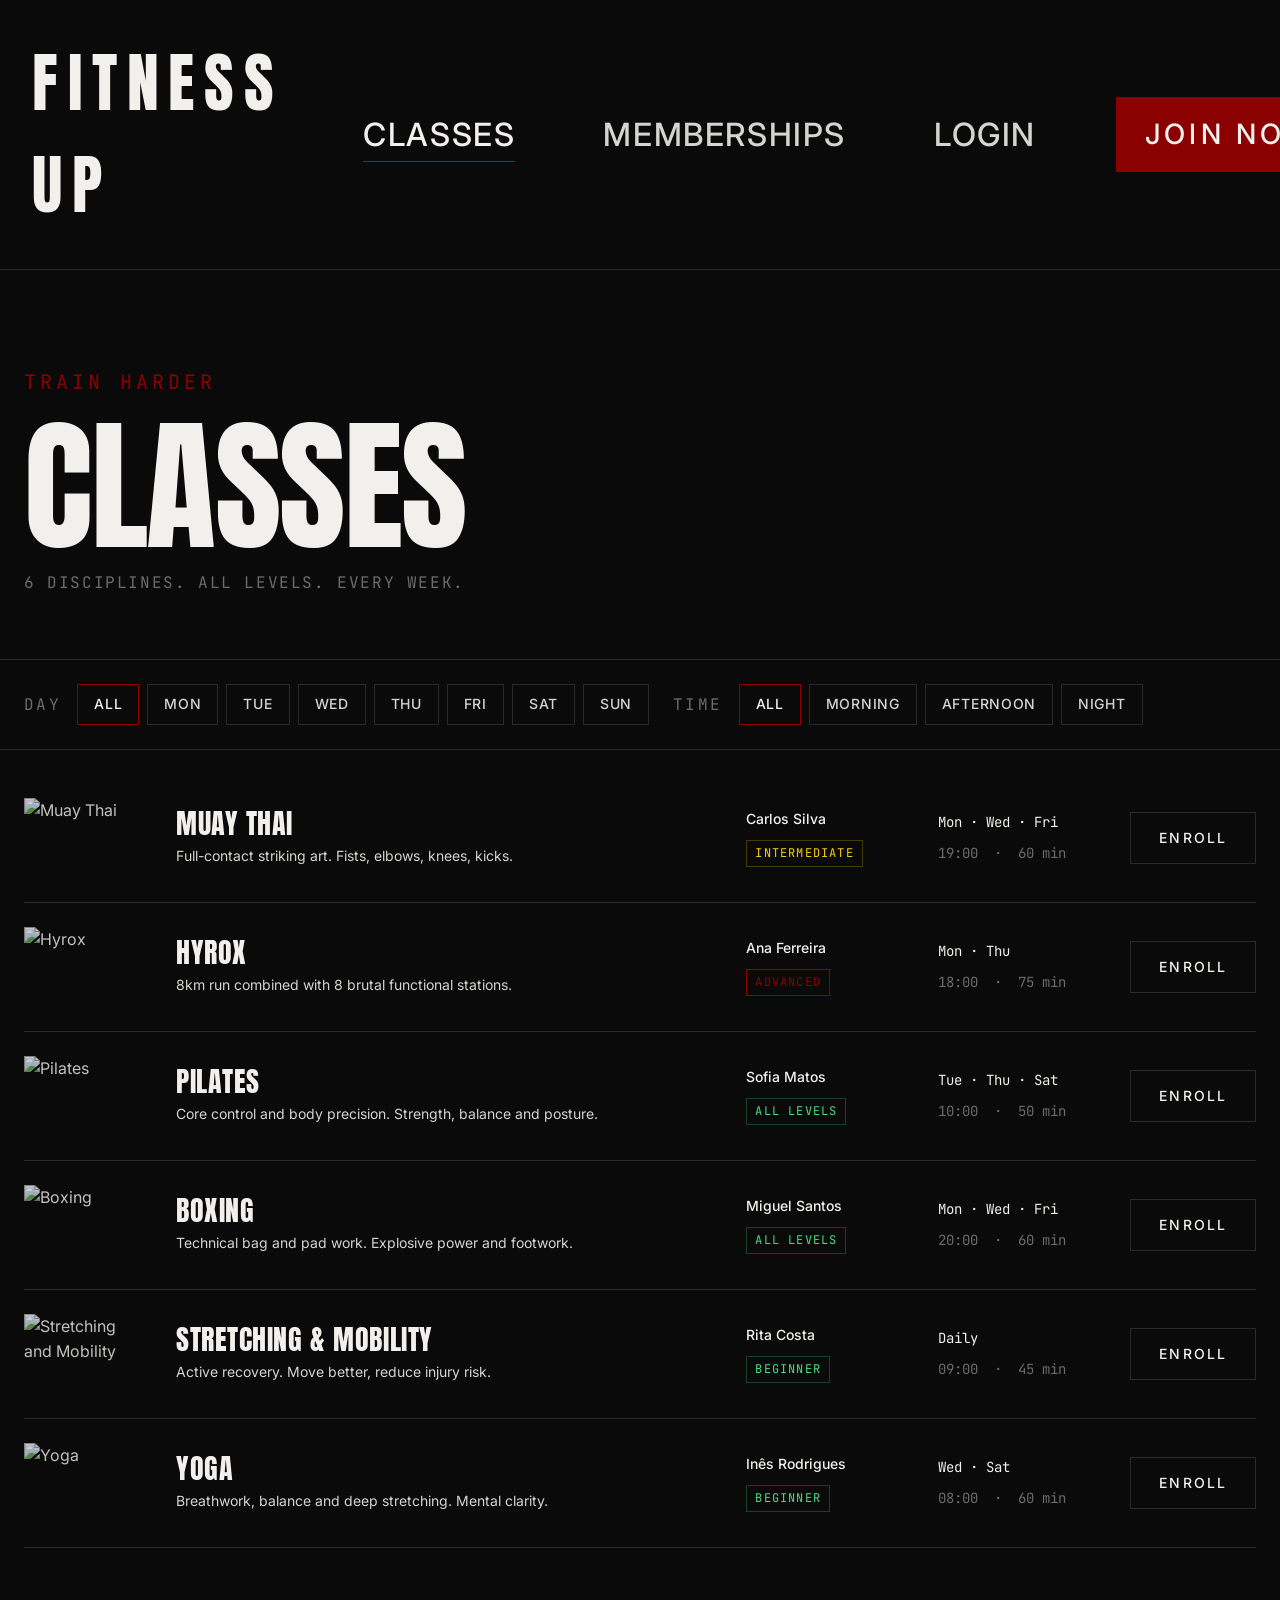
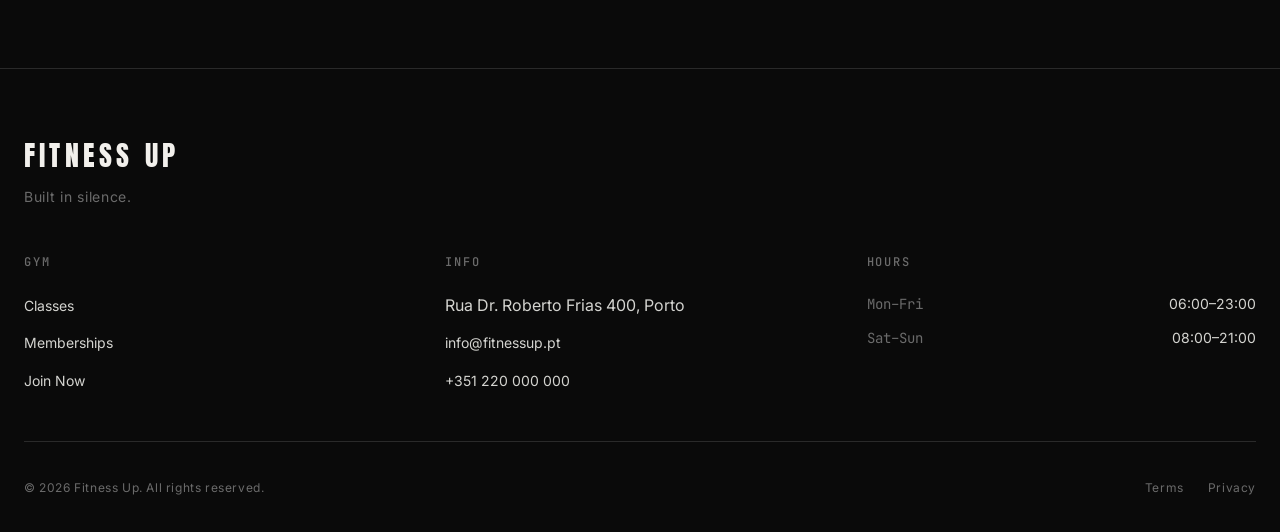
==== classes.html @ 6f3e16ff "classes" ====
<!DOCTYPE html>
<html lang="en">

<head>
    <meta charset="UTF-8">
    <meta name="viewport" content="width=device-width, initial-scale=1.0">
    <meta name="description" content="Fitness Up — Classes. Choose your discipline.">
    <title>Classes — Fitness Up</title>
    <link rel="preconnect" href="https://fonts.googleapis.com">
    <link rel="preconnect" href="https://fonts.gstatic.com" crossorigin>
    <link rel="stylesheet"
        href="https://fonts.googleapis.com/css2?family=Anton&family=Inter:wght@300;400;500;700&family=JetBrains+Mono:ital,wght@0,100..900&display=swap">
    <link rel="stylesheet" href="css/main.css">
    <link rel="stylesheet" href="css/pages/classes.css">
</head>

<body>

    <!-- SITE HEADER -->
    <header class="site-header">
        <div class="site-header__inner">
            <a href="index.html" class="brand" aria-label="Fitness Up — home">
                <span class="brand__mark">FITNESS UP</span>
            </a>
            <nav class="primary-nav" aria-label="Primary">
                <ul class="primary-nav__list">
                    <li><a href="classes.html" class="primary-nav__link" aria-current="page">Classes</a></li>
                    <li><a href="index.html#memberships" class="primary-nav__link">Memberships</a></li>
                    <li><a href="login.html" class="primary-nav__link">Login</a></li>
                </ul>
            </nav>
            <a href="index.html#enroll" class="button button--primary">Join Now</a>
        </div>
    </header>

    <main>

        <!-- PAGE HERO -->
        <section class="page-hero">
            <p class="eyebrow">Train harder</p>
            <h1 class="page-hero__title">Classes</h1>
            <p class="page-hero__sub">6 disciplines. All levels. Every week.</p>
        </section>

        <!-- FILTERS -->
        <section class="filters" aria-label="Filter classes">
            <div class="filters__inner">
                <div class="filters__group">
                    <span class="filters__label">Day</span>
                    <div class="filters__buttons">
                        <button class="filter-btn filter-btn--active" type="button">All</button>
                        <button class="filter-btn" type="button">Mon</button>
                        <button class="filter-btn" type="button">Tue</button>
                        <button class="filter-btn" type="button">Wed</button>
                        <button class="filter-btn" type="button">Thu</button>
                        <button class="filter-btn" type="button">Fri</button>
                        <button class="filter-btn" type="button">Sat</button>
                        <button class="filter-btn" type="button">Sun</button>
                    </div>
                </div>
                <div class="filters__group">
                    <span class="filters__label">Time</span>
                    <div class="filters__buttons">
                        <button class="filter-btn filter-btn--active" type="button">All</button>
                        <button class="filter-btn" type="button">Morning</button>
                        <button class="filter-btn" type="button">Afternoon</button>
                        <button class="filter-btn" type="button">Night</button>
                    </div>
                </div>
            </div>
        </section>

        <!-- CLASS LIST -->
        <section class="class-list" aria-label="All classes">
            <div class="class-list__rows">

                <article class="crow">
                    <figure class="crow__media">
                        <img src="assets/images/classes/muay_thai.jpg" alt="Muay Thai" class="crow__image" loading="lazy">
                    </figure>
                    <div class="crow__info">
                        <h2 class="crow__name">Muay Thai</h2>
                        <p class="crow__desc">Full-contact striking art. Fists, elbows, knees, kicks.</p>
                    </div>
                    <div class="crow__meta">
                        <p class="crow__instructor">Carlos Silva</p>
                        <p class="crow__difficulty crow__difficulty--mid">Intermediate</p>
                    </div>
                    <div class="crow__schedule">
                        <p class="crow__days">Mon · Wed · Fri</p>
                        <p class="crow__time">19:00 &nbsp;·&nbsp; 60 min</p>
                    </div>
                    <a href="index.html#enroll" class="button button--ghost">Enroll</a>
                </article>

                <article class="crow">
                    <figure class="crow__media">
                        <img src="assets/images/classes/hyrox.jpg" alt="Hyrox" class="crow__image" loading="lazy">
                    </figure>
                    <div class="crow__info">
                        <h2 class="crow__name">Hyrox</h2>
                        <p class="crow__desc">8km run combined with 8 brutal functional stations.</p>
                    </div>
                    <div class="crow__meta">
                        <p class="crow__instructor">Ana Ferreira</p>
                        <p class="crow__difficulty crow__difficulty--hard">Advanced</p>
                    </div>
                    <div class="crow__schedule">
                        <p class="crow__days">Mon · Thu</p>
                        <p class="crow__time">18:00 &nbsp;·&nbsp; 75 min</p>
                    </div>
                    <a href="index.html#enroll" class="button button--ghost">Enroll</a>
                </article>

                <article class="crow">
                    <figure class="crow__media">
                        <img src="assets/images/classes/pilates.jpg" alt="Pilates" class="crow__image" loading="lazy">
                    </figure>
                    <div class="crow__info">
                        <h2 class="crow__name">Pilates</h2>
                        <p class="crow__desc">Core control and body precision. Strength, balance and posture.</p>
                    </div>
                    <div class="crow__meta">
                        <p class="crow__instructor">Sofia Matos</p>
                        <p class="crow__difficulty crow__difficulty--easy">All levels</p>
                    </div>
                    <div class="crow__schedule">
                        <p class="crow__days">Tue · Thu · Sat</p>
                        <p class="crow__time">10:00 &nbsp;·&nbsp; 50 min</p>
                    </div>
                    <a href="index.html#enroll" class="button button--ghost">Enroll</a>
                </article>

                <article class="crow">
                    <figure class="crow__media">
                        <img src="assets/images/classes/boxing.jpg" alt="Boxing" class="crow__image" loading="lazy">
                    </figure>
                    <div class="crow__info">
                        <h2 class="crow__name">Boxing</h2>
                        <p class="crow__desc">Technical bag and pad work. Explosive power and footwork.</p>
                    </div>
                    <div class="crow__meta">
                        <p class="crow__instructor">Miguel Santos</p>
                        <p class="crow__difficulty crow__difficulty--easy">All levels</p>
                    </div>
                    <div class="crow__schedule">
                        <p class="crow__days">Mon · Wed · Fri</p>
                        <p class="crow__time">20:00 &nbsp;·&nbsp; 60 min</p>
                    </div>
                    <a href="index.html#enroll" class="button button--ghost">Enroll</a>
                </article>

                <article class="crow">
                    <figure class="crow__media">
                        <img src="assets/images/classes/stretching.jpg" alt="Stretching and Mobility" class="crow__image" loading="lazy">
                    </figure>
                    <div class="crow__info">
                        <h2 class="crow__name">Stretching &amp; Mobility</h2>
                        <p class="crow__desc">Active recovery. Move better, reduce injury risk.</p>
                    </div>
                    <div class="crow__meta">
                        <p class="crow__instructor">Rita Costa</p>
                        <p class="crow__difficulty crow__difficulty--easy">Beginner</p>
                    </div>
                    <div class="crow__schedule">
                        <p class="crow__days">Daily</p>
                        <p class="crow__time">09:00 &nbsp;·&nbsp; 45 min</p>
                    </div>
                    <a href="index.html#enroll" class="button button--ghost">Enroll</a>
                </article>

                <article class="crow">
                    <figure class="crow__media">
                        <img src="assets/images/classes/yoga.jpg" alt="Yoga" class="crow__image" loading="lazy">
                    </figure>
                    <div class="crow__info">
                        <h2 class="crow__name">Yoga</h2>
                        <p class="crow__desc">Breathwork, balance and deep stretching. Mental clarity.</p>
                    </div>
                    <div class="crow__meta">
                        <p class="crow__instructor">Inês Rodrigues</p>
                        <p class="crow__difficulty crow__difficulty--easy">Beginner</p>
                    </div>
                    <div class="crow__schedule">
                        <p class="crow__days">Wed · Sat</p>
                        <p class="crow__time">08:00 &nbsp;·&nbsp; 60 min</p>
                    </div>
                    <a href="index.html#enroll" class="button button--ghost">Enroll</a>
                </article>

            </div>
        </section>

    </main>

    <!-- FOOTER -->
    <footer class="site-footer">
        <div class="site-footer__inner">

            <div class="site-footer__brand">
                <p class="brand__mark brand__mark--footer">FITNESS UP</p>
                <p class="site-footer__tagline">Built in silence.</p>
            </div>

            <nav class="site-footer__nav" aria-label="Footer">
                <div class="site-footer__col">
                    <h2 class="site-footer__heading">Gym</h2>
                    <ul>
                        <li><a href="classes.html">Classes</a></li>
                        <li><a href="index.html#memberships">Memberships</a></li>
                        <li><a href="index.html#enroll">Join Now</a></li>
                    </ul>
                </div>
                <div class="site-footer__col">
                    <h2 class="site-footer__heading">Info</h2>
                    <address class="site-footer__contact">
                        <p>Rua Dr. Roberto Frias 400, Porto</p>
                        <p><a href="mailto:info@fitnessup.pt">info@fitnessup.pt</a></p>
                        <p><a href="tel:+351220000000">+351 220 000 000</a></p>
                    </address>
                </div>
                <div class="site-footer__col">
                    <h2 class="site-footer__heading">Hours</h2>
                    <dl class="hours">
                        <div>
                            <dt>Mon–Fri</dt>
                            <dd><time>06:00</time>–<time>23:00</time></dd>
                        </div>
                        <div>
                            <dt>Sat–Sun</dt>
                            <dd><time>08:00</time>–<time>21:00</time></dd>
                        </div>
                    </dl>
                </div>
            </nav>

            <div class="site-footer__base">
                <p class="site-footer__copy">© 2026 Fitness Up. All rights reserved.</p>
                <ul class="site-footer__legal">
                    <li><a href="#">Terms</a></li>
                    <li><a href="#">Privacy</a></li>
                </ul>
            </div>

        </div>
    </footer>

</body>

</html>
---- css/main.css ----
/* ==========================================================================
   MAIN
   Entry point for all styles.
   Defines cascade layer order and imports every stylesheet in sequence.
   ========================================================================== */

@layer reset, tokens, base, components, pages;

/* --- Base: foundational rules ----------------------------------------- */
@import url("base/reset.css")      layer(reset);
@import url("base/tokens.css")     layer(tokens);
@import url("base/typography.css") layer(base);

/* --- Components: reusable building blocks ----------------------------- */
@import url("components/nav.css")    layer(components);
@import url("components/button.css") layer(components);
@import url("components/card.css")   layer(components);
@import url("components/footer.css") layer(components);

/* --- Pages: page-specific styles -------------------------------------- */
@import url("pages/home.css") layer(pages);
---- css/pages/classes.css ----
/* ==========================================================================
   CLASSES PAGE
   ========================================================================== */

/* --- Page hero ---------------------------------------------------------- */
.page-hero {
    padding: 6rem var(--gutter) 4rem;
    max-width: var(--content-max);
    margin: 0 auto;
    border-bottom: var(--border-width) solid var(--border-subtle);
}

.page-hero__title {
    font-family: var(--font-display);
    font-size: clamp(4rem, 12vw, 9rem);
    text-transform: uppercase;
    color: var(--text-primary);
    line-height: 1;
    letter-spacing: -0.01em;
    margin-bottom: var(--space-3);
}

.page-hero__sub {
    font-family: var(--font-mono);
    font-size: var(--text-base);
    color: var(--text-muted);
    letter-spacing: 0.1em;
    text-transform: uppercase;
}

/* --- Filters ------------------------------------------------------------ */
.filters {
    border-bottom: var(--border-width) solid var(--border-subtle);
    padding: var(--space-6) var(--gutter);
    max-width: var(--content-max);
    margin: 0 auto;
}

.filters__inner {
    display: flex;
    flex-wrap: wrap;
    gap: var(--space-6);
}

.filters__group {
    display: flex;
    align-items: center;
    gap: var(--space-4);
    flex-wrap: wrap;
}

.filters__label {
    font-family: var(--font-mono);
    font-size: var(--text-base);
    text-transform: uppercase;
    letter-spacing: 0.15em;
    color: var(--text-muted);
    white-space: nowrap;
}

.filters__buttons {
    display: flex;
    flex-wrap: wrap;
    gap: var(--space-2);
}

.filter-btn {
    font-family: var(--font-body);
    font-size: var(--text-sm);
    font-weight: 500;
    letter-spacing: 0.05em;
    text-transform: uppercase;
    color: var(--text-secondary);
    background: none;
    border: var(--border-width) solid var(--border-subtle);
    padding: var(--space-2) var(--space-4);
    cursor: pointer;
    transition: border-color var(--duration-fast) var(--ease-out),
                color var(--duration-fast) var(--ease-out);
}

.filter-btn:hover {
    border-color: var(--border-strong);
    color: var(--text-primary);
}

.filter-btn--active {
    border-color: var(--accent);
    color: var(--text-primary);
}

/* --- Class rows --------------------------------------------------------- */
.class-list {
    padding: var(--space-6) var(--gutter);
    max-width: var(--content-max);
    margin: 0 auto;
}

.class-list__rows {
    display: flex;
    flex-direction: column;
}

.crow {
    display: grid;
    grid-template-columns: 120px 1fr 160px 160px auto;
    align-items: center;
    gap: var(--space-8);
    padding: var(--space-6) 0;
    border-bottom: var(--border-width) solid var(--border-subtle);
    transition: background-color var(--duration-fast) var(--ease-out);
}

.crow:hover {
    background-color: var(--bg-surface);
    padding-left: var(--space-4);
    padding-right: var(--space-4);
    margin-left: calc(-1 * var(--space-4));
    margin-right: calc(-1 * var(--space-4));
}

/* --- Thumbnail ---------------------------------------------------------- */
.crow__media {
    width: 120px;
    height: 80px;
    overflow: hidden;
    flex-shrink: 0;
}

.crow__image {
    width: 100%;
    height: 100%;
    object-fit: cover;
    filter: brightness(0.8) grayscale(20%);
    display: block;
}

/* --- Name + description ------------------------------------------------- */
.crow__name {
    font-family: var(--font-display);
    font-size: var(--text-xl);
    text-transform: uppercase;
    color: var(--text-primary);
    letter-spacing: 0.02em;
    line-height: 1;
    margin-bottom: var(--space-2);
}

.crow__desc {
    font-family: var(--font-body);
    font-size: var(--text-sm);
    color: var(--text-secondary);
    line-height: var(--leading-normal);
}

/* --- Instructor + difficulty -------------------------------------------- */
.crow__instructor {
    font-family: var(--font-body);
    font-size: var(--text-sm);
    font-weight: 500;
    color: var(--text-primary);
    margin-bottom: var(--space-2);
}

.crow__difficulty {
    font-family: var(--font-mono);
    font-size: var(--text-xs);
    text-transform: uppercase;
    letter-spacing: 0.1em;
    padding: 0.2rem var(--space-2);
    display: inline-block;
}

.crow__difficulty--easy {
    color: #4ade80;
    border: var(--border-width) solid #4ade8040;
}

.crow__difficulty--mid {
    color: #facc15;
    border: var(--border-width) solid #facc1540;
}

.crow__difficulty--hard {
    color: var(--accent);
    border: var(--border-width) solid var(--accent);
}

/* --- Schedule ----------------------------------------------------------- */
.crow__days {
    font-family: var(--font-mono);
    font-size: var(--text-sm);
    color: var(--text-primary);
    margin-bottom: var(--space-2);
}

.crow__time {
    font-family: var(--font-mono);
    font-size: var(--text-sm);
    color: var(--text-muted);
}

/* --- Mobile ------------------------------------------------------------ */
@media (max-width: 47.9rem) {
    .crow {
        grid-template-columns: 1fr;
        gap: var(--space-3);
    }

    .crow__media {
        width: 100%;
        height: 160px;
    }

    .filters__inner {
        flex-direction: column;
    }
}
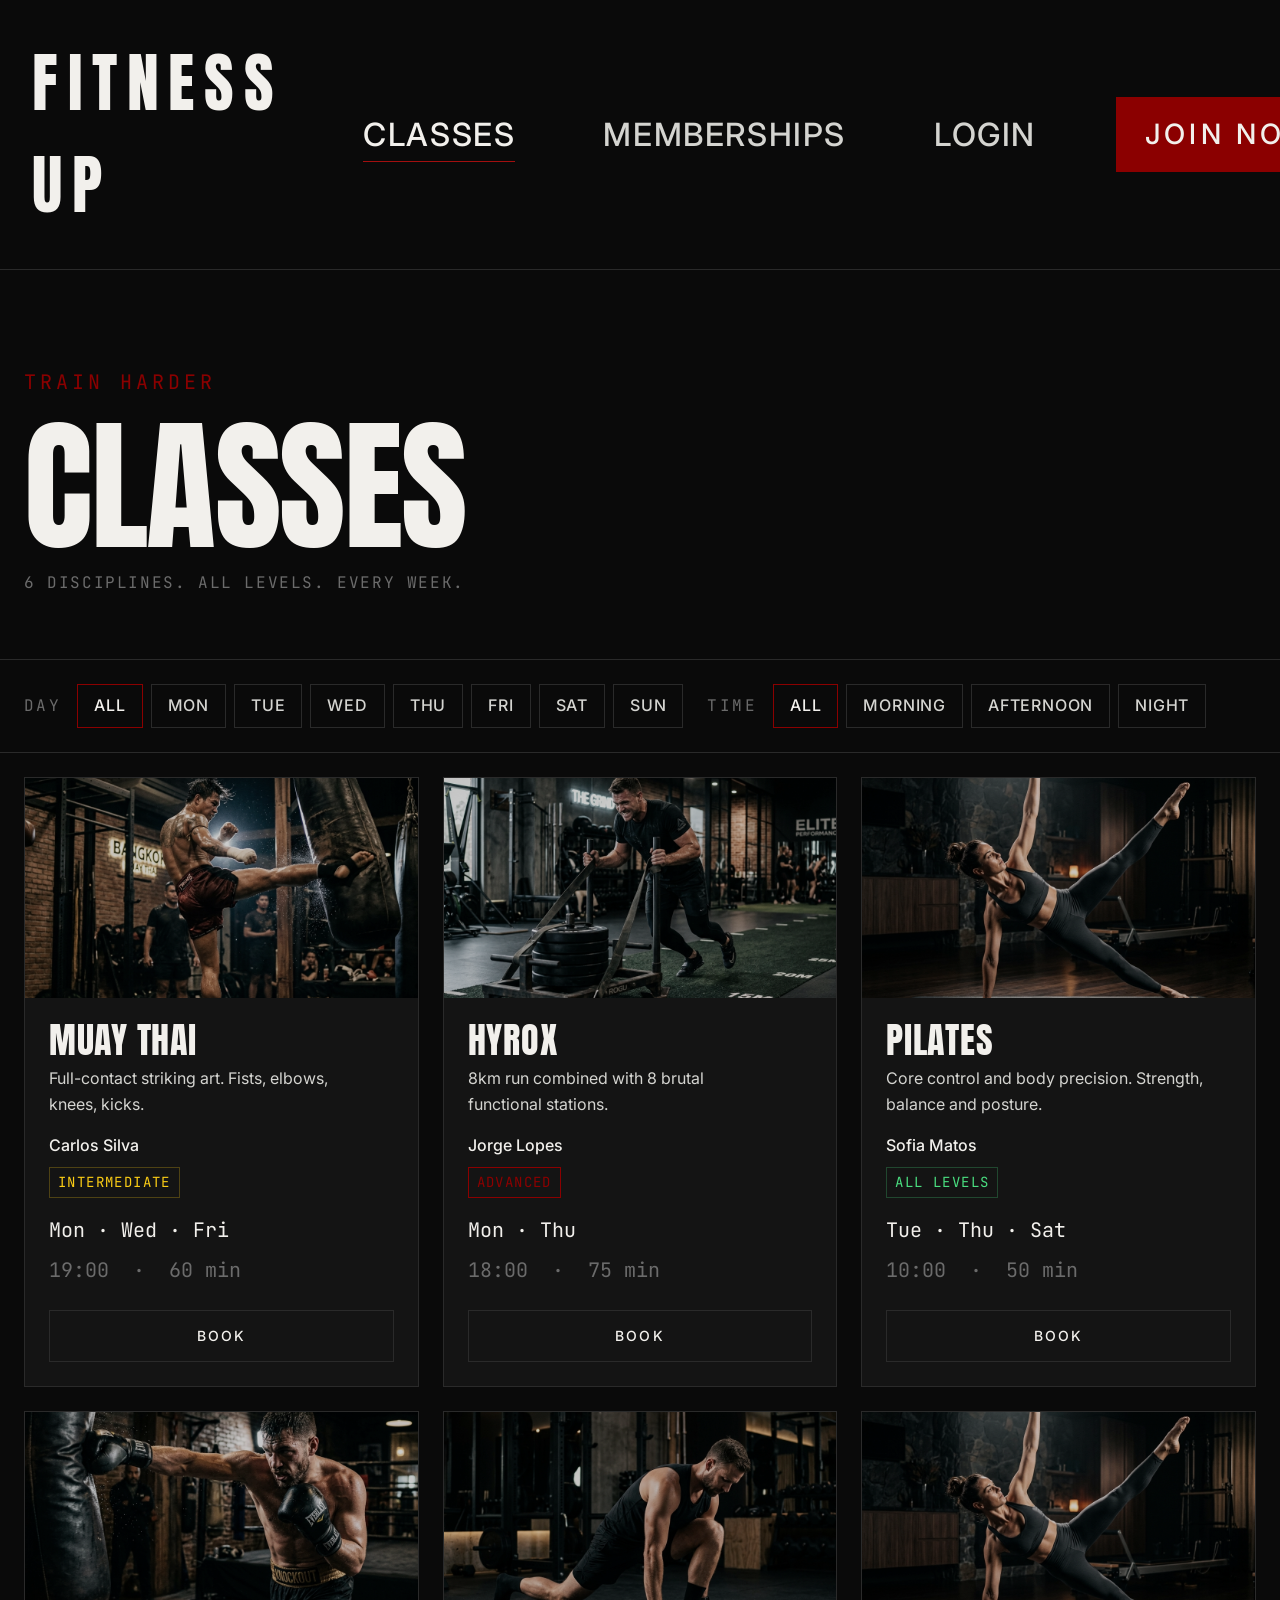
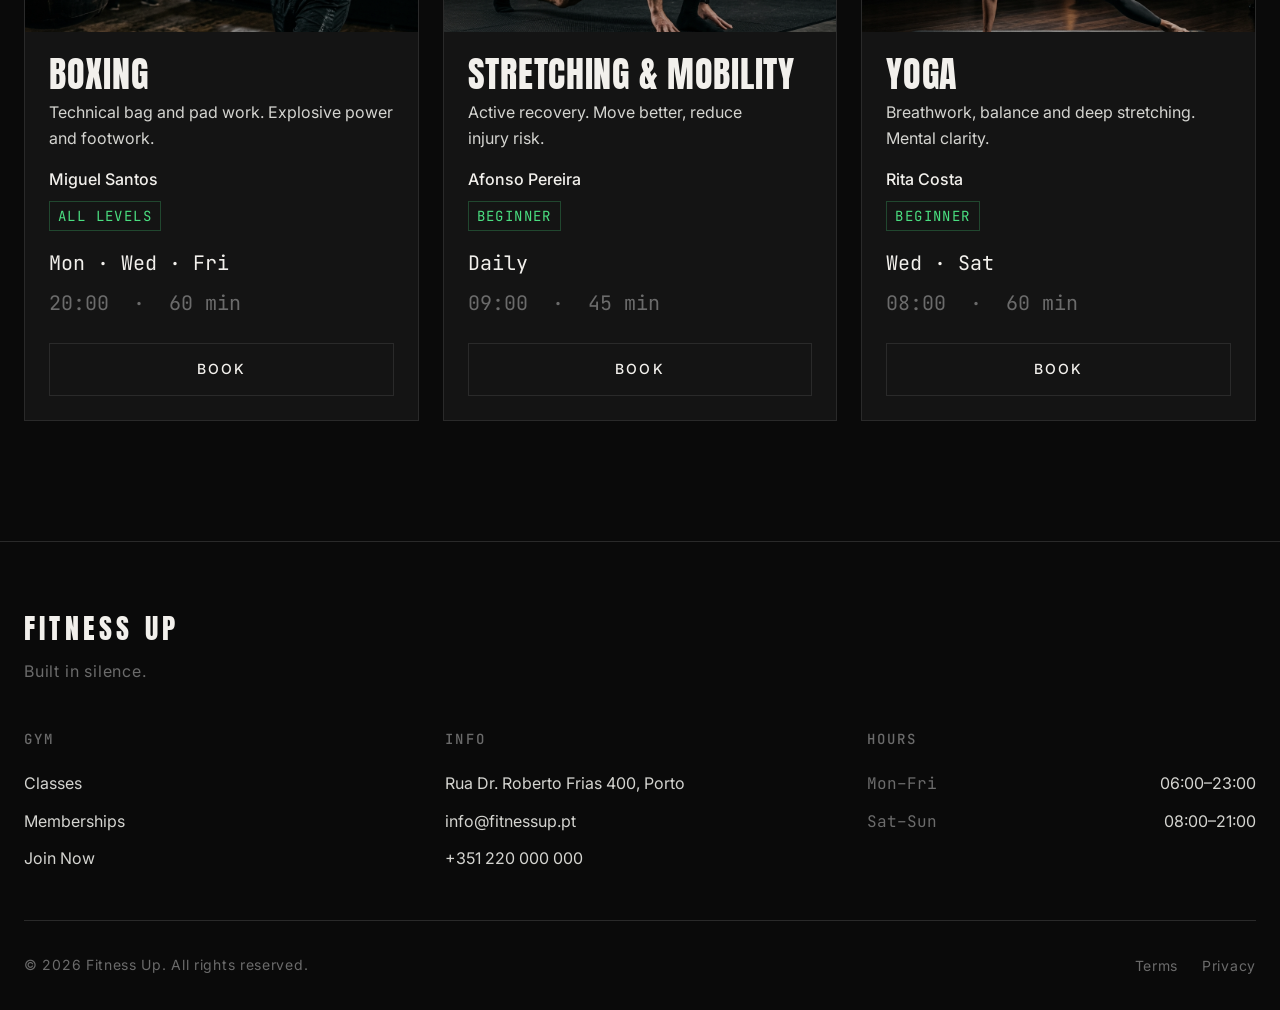
==== commit fc5f4728: "classes layout improvement" ====
--- a/classes.html
+++ b/classes.html
@@ -90,7 +90,7 @@
                         <p class="crow__days">Mon · Wed · Fri</p>
                         <p class="crow__time">19:00 &nbsp;·&nbsp; 60 min</p>
                     </div>
-                    <a href="index.html#enroll" class="button button--ghost">Enroll</a>
+                    <a href="index.html#enroll" class="button button--ghost">Book</a>
                 </article>
 
                 <article class="crow">
@@ -102,14 +102,14 @@
                         <p class="crow__desc">8km run combined with 8 brutal functional stations.</p>
                     </div>
                     <div class="crow__meta">
-                        <p class="crow__instructor">Ana Ferreira</p>
+                        <p class="crow__instructor">Jorge Lopes</p>
                         <p class="crow__difficulty crow__difficulty--hard">Advanced</p>
                     </div>
                     <div class="crow__schedule">
                         <p class="crow__days">Mon · Thu</p>
                         <p class="crow__time">18:00 &nbsp;·&nbsp; 75 min</p>
                     </div>
-                    <a href="index.html#enroll" class="button button--ghost">Enroll</a>
+                    <a href="index.html#enroll" class="button button--ghost">Book</a>
                 </article>
 
                 <article class="crow">
@@ -128,7 +128,7 @@
                         <p class="crow__days">Tue · Thu · Sat</p>
                         <p class="crow__time">10:00 &nbsp;·&nbsp; 50 min</p>
                     </div>
-                    <a href="index.html#enroll" class="button button--ghost">Enroll</a>
+                    <a href="index.html#enroll" class="button button--ghost">Book</a>
                 </article>
 
                 <article class="crow">
@@ -147,7 +147,7 @@
                         <p class="crow__days">Mon · Wed · Fri</p>
                         <p class="crow__time">20:00 &nbsp;·&nbsp; 60 min</p>
                     </div>
-                    <a href="index.html#enroll" class="button button--ghost">Enroll</a>
+                    <a href="index.html#enroll" class="button button--ghost">Book</a>
                 </article>
 
                 <article class="crow">
@@ -159,33 +159,33 @@
                         <p class="crow__desc">Active recovery. Move better, reduce injury risk.</p>
                     </div>
                     <div class="crow__meta">
+                        <p class="crow__instructor">Afonso Pereira</p>
+                        <p class="crow__difficulty crow__difficulty--easy">Beginner</p>
+                    </div>
+                    <div class="crow__schedule">
+                        <p class="crow__days">Daily</p>
+                        <p class="crow__time">09:00 &nbsp;·&nbsp; 45 min</p>
+                    </div>
+                    <a href="index.html#enroll" class="button button--ghost">Book</a>
+                </article>
+
+                <article class="crow">
+                    <figure class="crow__media">
+                        <img src="assets/images/classes/yoga.jpg" alt="Yoga" class="crow__image" loading="lazy">
+                    </figure>
+                    <div class="crow__info">
+                        <h2 class="crow__name">Yoga</h2>
+                        <p class="crow__desc">Breathwork, balance and deep stretching. Mental clarity.</p>
+                    </div>
+                    <div class="crow__meta">
                         <p class="crow__instructor">Rita Costa</p>
                         <p class="crow__difficulty crow__difficulty--easy">Beginner</p>
                     </div>
                     <div class="crow__schedule">
-                        <p class="crow__days">Daily</p>
-                        <p class="crow__time">09:00 &nbsp;·&nbsp; 45 min</p>
-                    </div>
-                    <a href="index.html#enroll" class="button button--ghost">Enroll</a>
-                </article>
-
-                <article class="crow">
-                    <figure class="crow__media">
-                        <img src="assets/images/classes/yoga.jpg" alt="Yoga" class="crow__image" loading="lazy">
-                    </figure>
-                    <div class="crow__info">
-                        <h2 class="crow__name">Yoga</h2>
-                        <p class="crow__desc">Breathwork, balance and deep stretching. Mental clarity.</p>
-                    </div>
-                    <div class="crow__meta">
-                        <p class="crow__instructor">Inês Rodrigues</p>
-                        <p class="crow__difficulty crow__difficulty--easy">Beginner</p>
-                    </div>
-                    <div class="crow__schedule">
                         <p class="crow__days">Wed · Sat</p>
                         <p class="crow__time">08:00 &nbsp;·&nbsp; 60 min</p>
                     </div>
-                    <a href="index.html#enroll" class="button button--ghost">Enroll</a>
+                    <a href="index.html#enroll" class="button button--ghost">Book</a>
                 </article>
 
             </div>
--- a/css/main.css
+++ b/css/main.css
@@ -16,6 +16,8 @@
 @import url("components/button.css") layer(components);
 @import url("components/card.css")   layer(components);
 @import url("components/footer.css") layer(components);
+@import url("components/form.css")   layer(components);
 
 /* --- Pages: page-specific styles -------------------------------------- */
-@import url("pages/home.css") layer(pages);+@import url("pages/home.css") layer(pages);
+@import url("pages/auth.css") layer(pages);
--- a/css/pages/classes.css
+++ b/css/pages/classes.css
@@ -4,20 +4,20 @@
 
 /* --- Page hero ---------------------------------------------------------- */
 .page-hero {
-    padding: 6rem var(--gutter) 4rem;
+    padding: 6rem 1.5rem 4rem;
     max-width: var(--content-max);
     margin: 0 auto;
-    border-bottom: var(--border-width) solid var(--border-subtle);
+    border-bottom: 1px solid var(--border);
 }
 
 .page-hero__title {
     font-family: var(--font-display);
     font-size: clamp(4rem, 12vw, 9rem);
     text-transform: uppercase;
-    color: var(--text-primary);
+    color: var(--text);
     line-height: 1;
     letter-spacing: -0.01em;
-    margin-bottom: var(--space-3);
+    margin-bottom: 0.75rem;
 }
 
 .page-hero__sub {
@@ -30,8 +30,8 @@
 
 /* --- Filters ------------------------------------------------------------ */
 .filters {
-    border-bottom: var(--border-width) solid var(--border-subtle);
-    padding: var(--space-6) var(--gutter);
+    border-bottom: 1px solid var(--border);
+    padding: 1.5rem 1.5rem;
     max-width: var(--content-max);
     margin: 0 auto;
 }
@@ -39,13 +39,13 @@
 .filters__inner {
     display: flex;
     flex-wrap: wrap;
-    gap: var(--space-6);
+    gap: 1.5rem;
 }
 
 .filters__group {
     display: flex;
     align-items: center;
-    gap: var(--space-4);
+    gap: 1rem;
     flex-wrap: wrap;
 }
 
@@ -61,70 +61,64 @@
 .filters__buttons {
     display: flex;
     flex-wrap: wrap;
-    gap: var(--space-2);
+    gap: 0.5rem;
 }
 
 .filter-btn {
     font-family: var(--font-body);
-    font-size: var(--text-sm);
+    font-size: 1rem;
     font-weight: 500;
     letter-spacing: 0.05em;
     text-transform: uppercase;
-    color: var(--text-secondary);
+    color: var(--text-soft);
     background: none;
-    border: var(--border-width) solid var(--border-subtle);
-    padding: var(--space-2) var(--space-4);
+    border: 1px solid var(--border);
+    padding: 0.5rem 1rem;
     cursor: pointer;
-    transition: border-color var(--duration-fast) var(--ease-out),
-                color var(--duration-fast) var(--ease-out);
+    transition: border-color 150ms cubic-bezier(0.16, 1, 0.3, 1),
+                color 150ms cubic-bezier(0.16, 1, 0.3, 1);
 }
 
 .filter-btn:hover {
     border-color: var(--border-strong);
-    color: var(--text-primary);
+    color: var(--text);
 }
 
 .filter-btn--active {
     border-color: var(--accent);
-    color: var(--text-primary);
+    color: var(--text);
 }
 
 /* --- Class rows --------------------------------------------------------- */
 .class-list {
-    padding: var(--space-6) var(--gutter);
+    padding: 1.5rem 1.5rem;
     max-width: var(--content-max);
     margin: 0 auto;
 }
 
 .class-list__rows {
+    display: grid;
+    grid-template-columns: repeat(3, 1fr);
+    gap: 1.5rem;
+}
+
+.crow {
     display: flex;
     flex-direction: column;
-}
-
-.crow {
-    display: grid;
-    grid-template-columns: 120px 1fr 160px 160px auto;
-    align-items: center;
-    gap: var(--space-8);
-    padding: var(--space-6) 0;
-    border-bottom: var(--border-width) solid var(--border-subtle);
-    transition: background-color var(--duration-fast) var(--ease-out);
+    background-color: var(--bg-surface);
+    border: 1px solid var(--border);
+    transition: border-color 150ms cubic-bezier(0.16, 1, 0.3, 1);
 }
 
 .crow:hover {
-    background-color: var(--bg-surface);
-    padding-left: var(--space-4);
-    padding-right: var(--space-4);
-    margin-left: calc(-1 * var(--space-4));
-    margin-right: calc(-1 * var(--space-4));
+    border-color: var(--border-strong);
 }
 
 /* --- Thumbnail ---------------------------------------------------------- */
 .crow__media {
-    width: 120px;
-    height: 80px;
+    width: 100%;
+    height: 220px;
     overflow: hidden;
-    flex-shrink: 0;
 }
 
 .crow__image {
@@ -133,83 +127,106 @@
     object-fit: cover;
     filter: brightness(0.8) grayscale(20%);
     display: block;
+    transition: filter 250ms cubic-bezier(0.16, 1, 0.3, 1);
+}
+
+.crow:hover .crow__image {
+    filter: brightness(0.6) grayscale(0%);
+}
+
+/* --- Card body ---------------------------------------------------------- */
+.crow__info,
+.crow__meta,
+.crow__schedule {
+    padding: 0 1.5rem;
+}
+
+.crow__info {
+    padding-top: 1.5rem;
+    flex: 1;
+}
+
+.crow__meta {
+    padding-top: 1rem;
+}
+
+.crow__schedule {
+    padding-top: 1rem;
+}
+
+.crow > .button {
+    margin: 1.5rem;
 }
 
 /* --- Name + description ------------------------------------------------- */
 .crow__name {
     font-family: var(--font-display);
-    font-size: var(--text-xl);
-    text-transform: uppercase;
-    color: var(--text-primary);
+    font-size: 2.25rem;
+    text-transform: uppercase;
+    color: var(--text);
     letter-spacing: 0.02em;
     line-height: 1;
-    margin-bottom: var(--space-2);
+    margin-bottom: 0.5rem;
 }
 
 .crow__desc {
     font-family: var(--font-body);
-    font-size: var(--text-sm);
-    color: var(--text-secondary);
-    line-height: var(--leading-normal);
+    font-size: 1rem;
+    color: var(--text-soft);
+    line-height: 1.6;
 }
 
 /* --- Instructor + difficulty -------------------------------------------- */
 .crow__instructor {
     font-family: var(--font-body);
-    font-size: var(--text-sm);
+    font-size: 1rem;
     font-weight: 500;
-    color: var(--text-primary);
-    margin-bottom: var(--space-2);
+    color: var(--text);
+    margin-bottom: 0.5rem;
 }
 
 .crow__difficulty {
     font-family: var(--font-mono);
-    font-size: var(--text-xs);
+    font-size: 0.875rem;
     text-transform: uppercase;
     letter-spacing: 0.1em;
-    padding: 0.2rem var(--space-2);
+    padding: 0.2rem 0.5rem;
     display: inline-block;
 }
 
 .crow__difficulty--easy {
     color: #4ade80;
-    border: var(--border-width) solid #4ade8040;
+    border: 1px solid #4ade8040;
 }
 
 .crow__difficulty--mid {
     color: #facc15;
-    border: var(--border-width) solid #facc1540;
+    border: 1px solid #facc1540;
 }
 
 .crow__difficulty--hard {
     color: var(--accent);
-    border: var(--border-width) solid var(--accent);
+    border: 1px solid var(--accent);
 }
 
 /* --- Schedule ----------------------------------------------------------- */
 .crow__days {
     font-family: var(--font-mono);
-    font-size: var(--text-sm);
-    color: var(--text-primary);
-    margin-bottom: var(--space-2);
+    font-size: 1.25rem;
+    color: var(--text);
+    margin-bottom: 0.5rem;
 }
 
 .crow__time {
     font-family: var(--font-mono);
-    font-size: var(--text-sm);
+    font-size: 1.25rem;
     color: var(--text-muted);
 }
 
 /* --- Mobile ------------------------------------------------------------ */
 @media (max-width: 47.9rem) {
-    .crow {
+    .class-list__rows {
         grid-template-columns: 1fr;
-        gap: var(--space-3);
-    }
-
-    .crow__media {
-        width: 100%;
-        height: 160px;
     }
 
     .filters__inner {
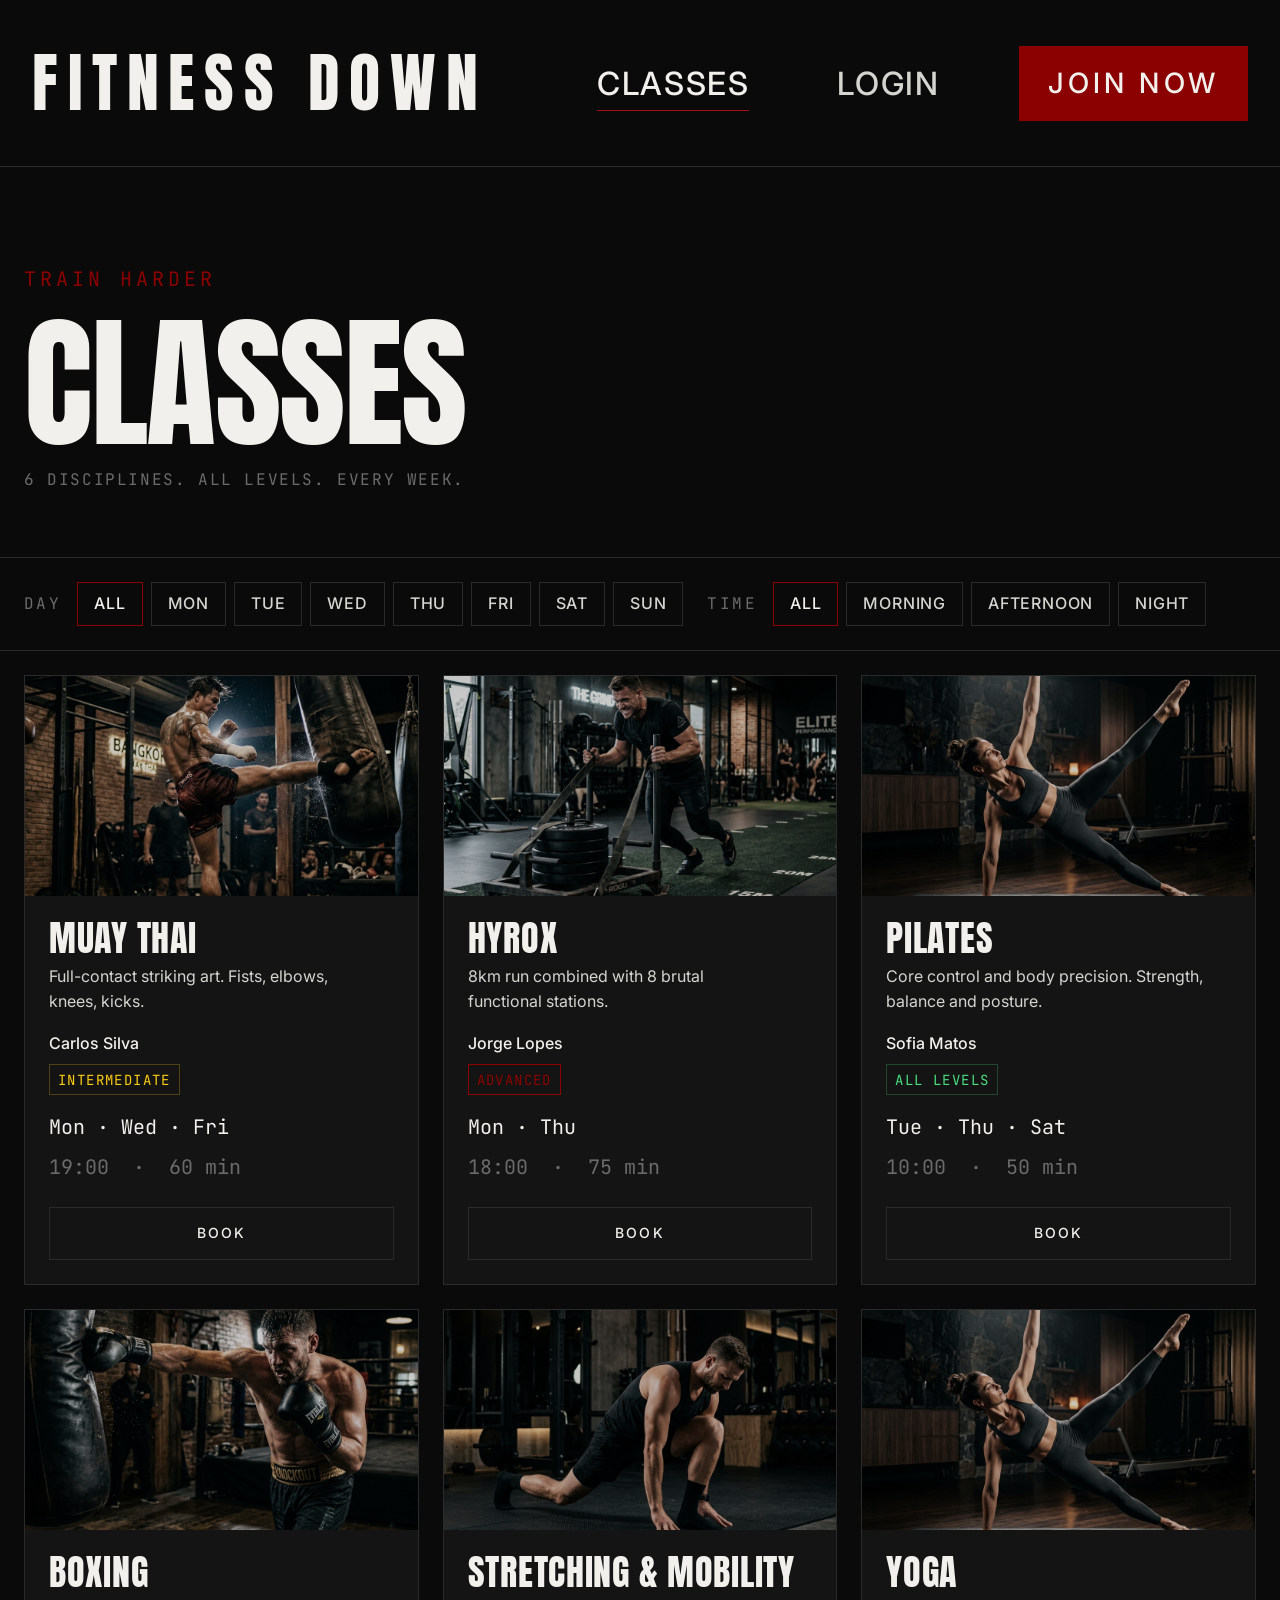
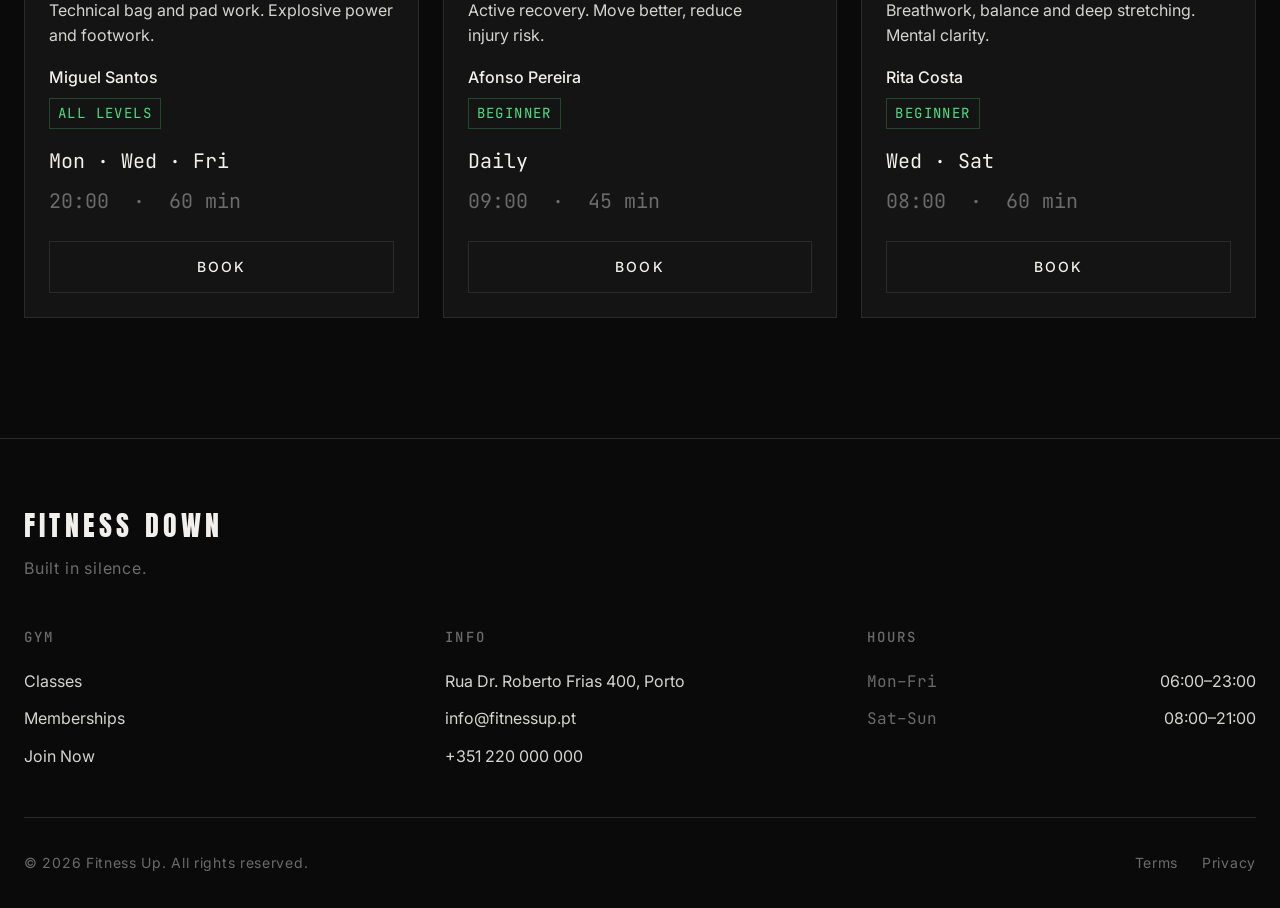
==== commit dc12df1f: "headers fix, size fix, update gym name, classes layout" ====
--- a/classes.html
+++ b/classes.html
@@ -11,21 +11,18 @@
     <link rel="stylesheet"
         href="https://fonts.googleapis.com/css2?family=Anton&family=Inter:wght@300;400;500;700&family=JetBrains+Mono:ital,wght@0,100..900&display=swap">
     <link rel="stylesheet" href="css/main.css">
-    <link rel="stylesheet" href="css/pages/classes.css">
 </head>
 
 <body>
 
-    <!-- SITE HEADER -->
     <header class="site-header">
         <div class="site-header__inner">
             <a href="index.html" class="brand" aria-label="Fitness Up — home">
-                <span class="brand__mark">FITNESS UP</span>
+                <span class="brand__mark">FITNESS DOWN</span>
             </a>
             <nav class="primary-nav" aria-label="Primary">
                 <ul class="primary-nav__list">
                     <li><a href="classes.html" class="primary-nav__link" aria-current="page">Classes</a></li>
-                    <li><a href="index.html#memberships" class="primary-nav__link">Memberships</a></li>
                     <li><a href="login.html" class="primary-nav__link">Login</a></li>
                 </ul>
             </nav>
@@ -35,14 +32,12 @@
 
     <main>
 
-        <!-- PAGE HERO -->
         <section class="page-hero">
             <p class="eyebrow">Train harder</p>
             <h1 class="page-hero__title">Classes</h1>
             <p class="page-hero__sub">6 disciplines. All levels. Every week.</p>
         </section>
 
-        <!-- FILTERS -->
         <section class="filters" aria-label="Filter classes">
             <div class="filters__inner">
                 <div class="filters__group">
@@ -70,7 +65,6 @@
             </div>
         </section>
 
-        <!-- CLASS LIST -->
         <section class="class-list" aria-label="All classes">
             <div class="class-list__rows">
 
@@ -193,12 +187,11 @@
 
     </main>
 
-    <!-- FOOTER -->
     <footer class="site-footer">
         <div class="site-footer__inner">
 
             <div class="site-footer__brand">
-                <p class="brand__mark brand__mark--footer">FITNESS UP</p>
+                <p class="brand__mark brand__mark--footer">FITNESS DOWN</p>
                 <p class="site-footer__tagline">Built in silence.</p>
             </div>
 
--- a/css/main.css
+++ b/css/main.css
@@ -1,23 +1,18 @@
-/* ==========================================================================
-   MAIN
-   Entry point for all styles.
-   Defines cascade layer order and imports every stylesheet in sequence.
-   ========================================================================== */
-
 @layer reset, tokens, base, components, pages;
 
-/* --- Base: foundational rules ----------------------------------------- */
+
 @import url("base/reset.css")      layer(reset);
 @import url("base/tokens.css")     layer(tokens);
 @import url("base/typography.css") layer(base);
 
-/* --- Components: reusable building blocks ----------------------------- */
+
 @import url("components/nav.css")    layer(components);
 @import url("components/button.css") layer(components);
 @import url("components/card.css")   layer(components);
 @import url("components/footer.css") layer(components);
 @import url("components/form.css")   layer(components);
 
-/* --- Pages: page-specific styles -------------------------------------- */
+
 @import url("pages/home.css") layer(pages);
-@import url("pages/auth.css") layer(pages);+@import url("pages/auth.css") layer(pages);
+@import url("pages/classes.css") layer(pages);
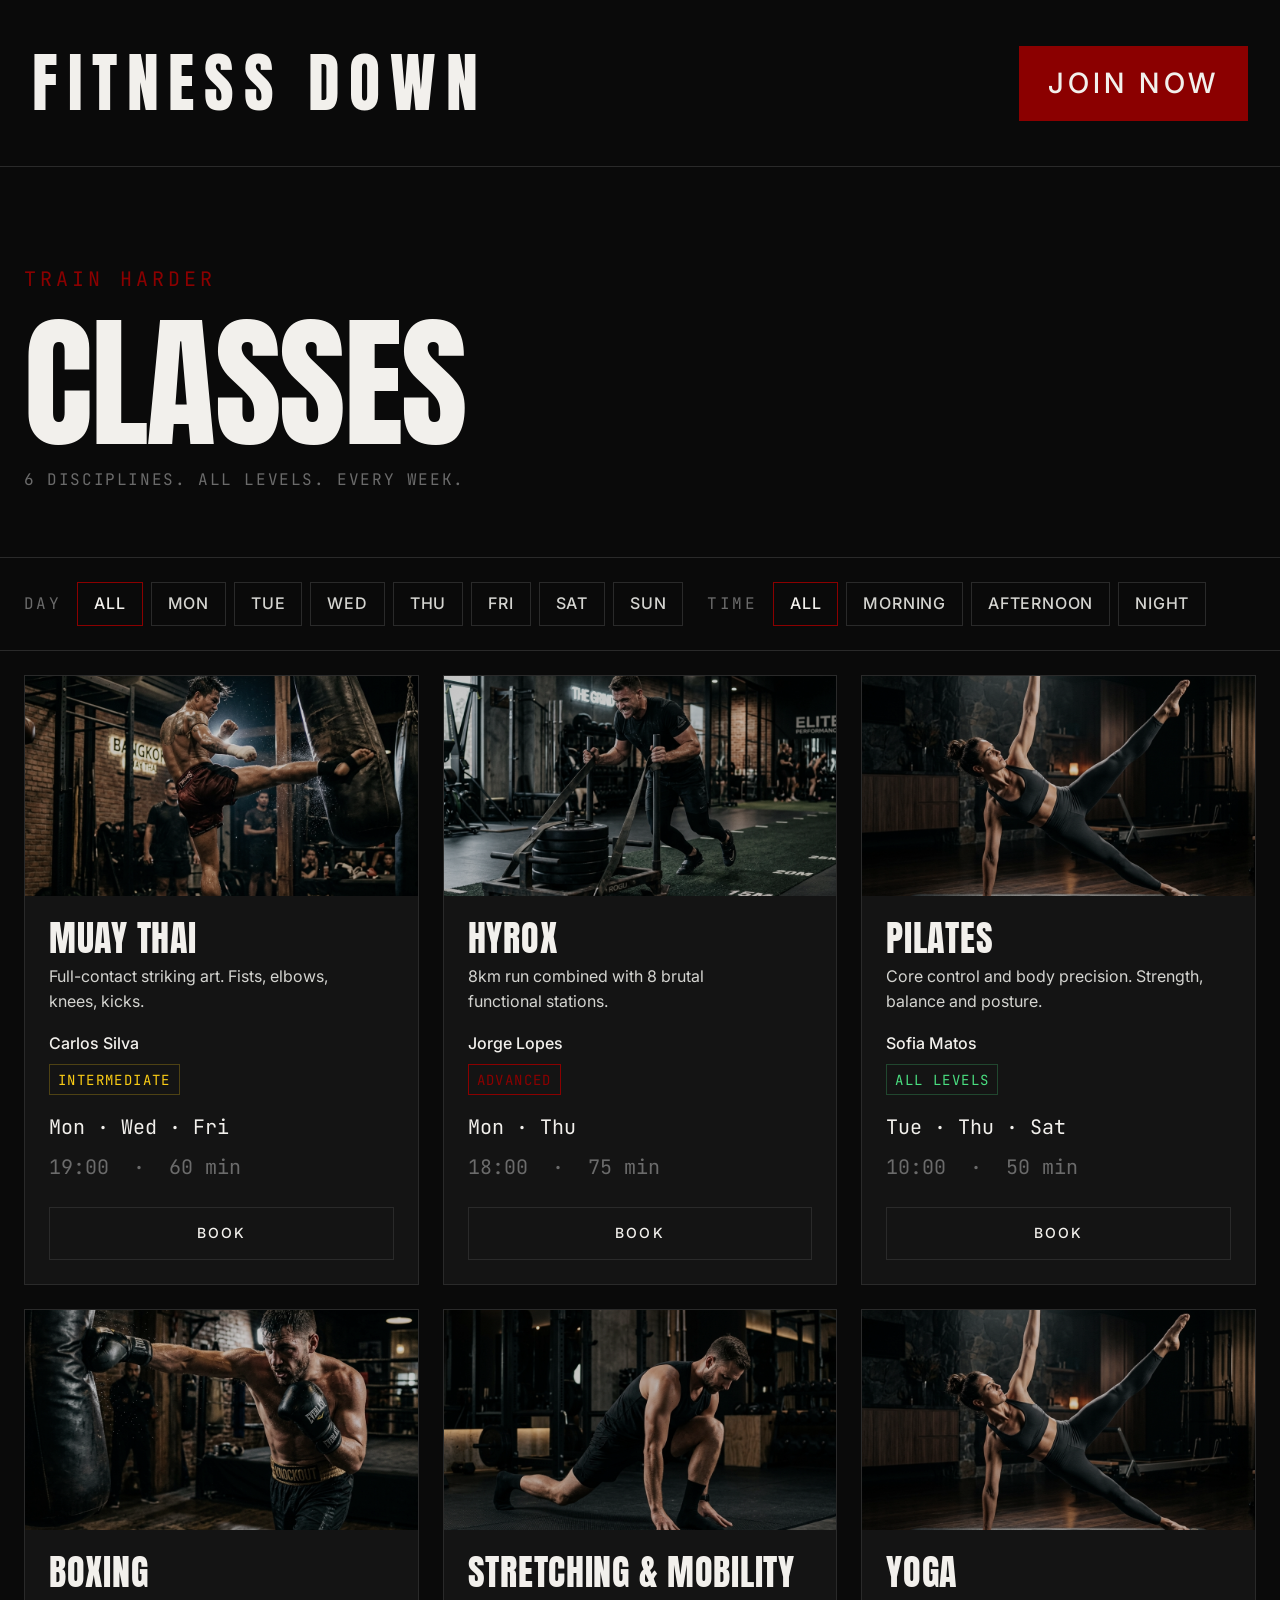
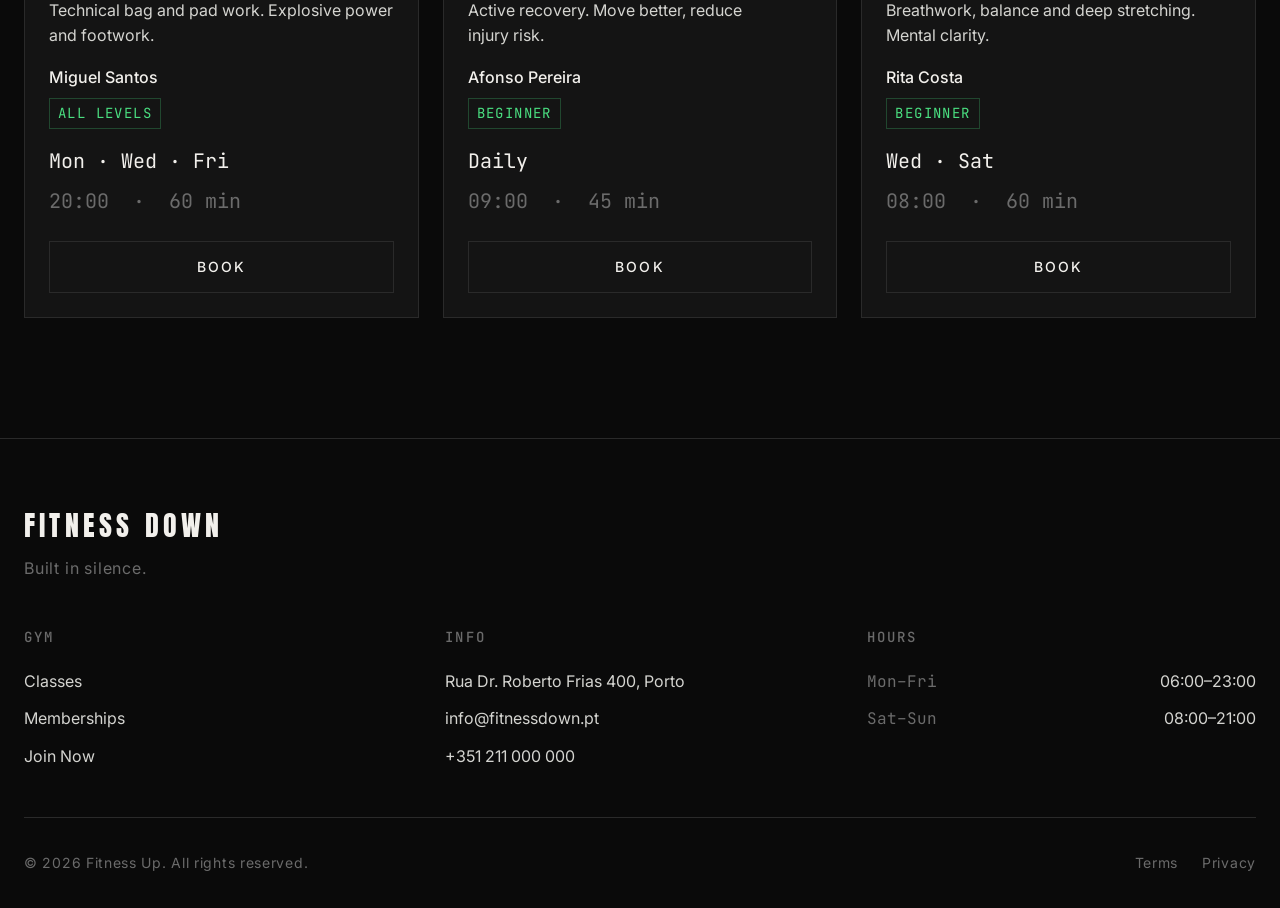
==== commit d07b359c: "added responsive design, based on device size" ====
--- a/classes.html
+++ b/classes.html
@@ -201,15 +201,15 @@
                     <ul>
                         <li><a href="classes.html">Classes</a></li>
                         <li><a href="index.html#memberships">Memberships</a></li>
-                        <li><a href="index.html#enroll">Join Now</a></li>
+                        <li><a href="login.html">Join Now</a></li>
                     </ul>
                 </div>
                 <div class="site-footer__col">
                     <h2 class="site-footer__heading">Info</h2>
                     <address class="site-footer__contact">
                         <p>Rua Dr. Roberto Frias 400, Porto</p>
-                        <p><a href="mailto:info@fitnessup.pt">info@fitnessup.pt</a></p>
-                        <p><a href="tel:+351220000000">+351 220 000 000</a></p>
+                        <p><a href="mailto:info@fitnessdown.pt">info@fitnessdown.pt</a></p>
+                        <p><a href="tel:+351220000000">+351 211 000 000</a></p>
                     </address>
                 </div>
                 <div class="site-footer__col">
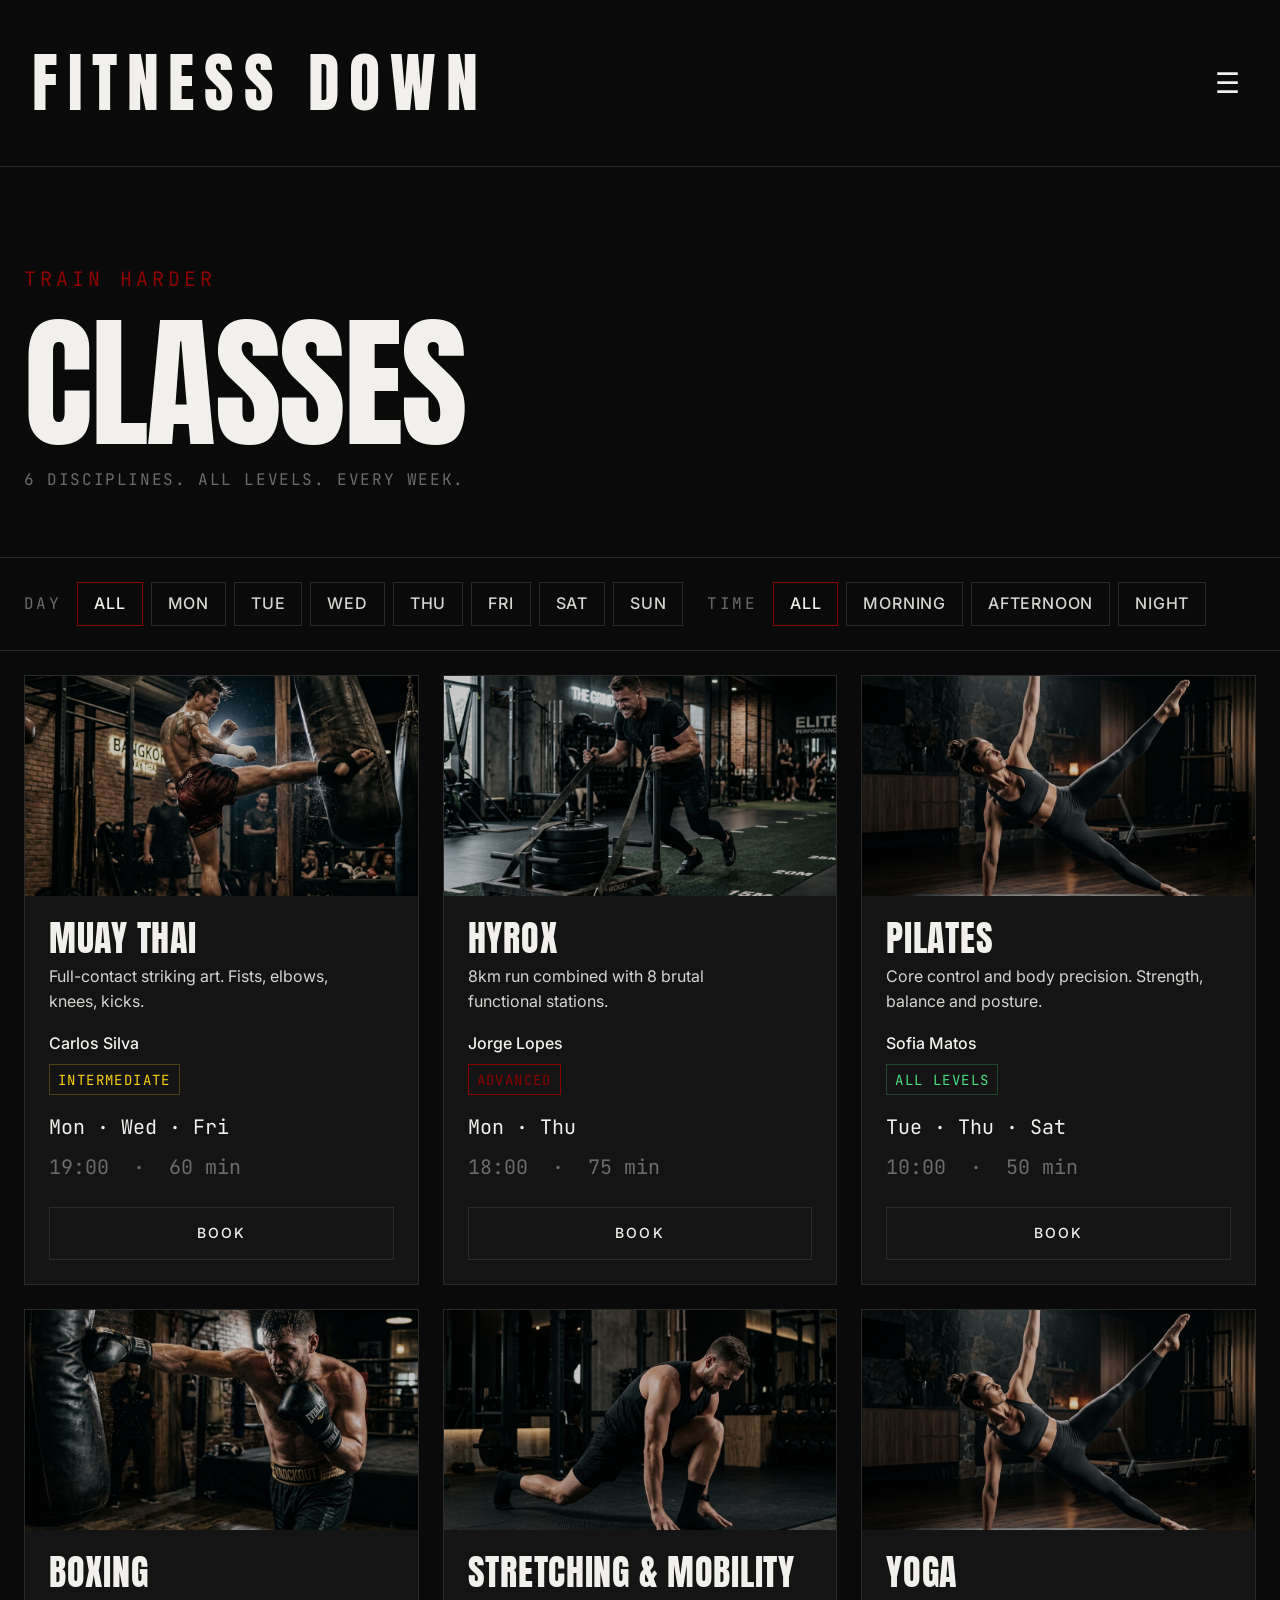
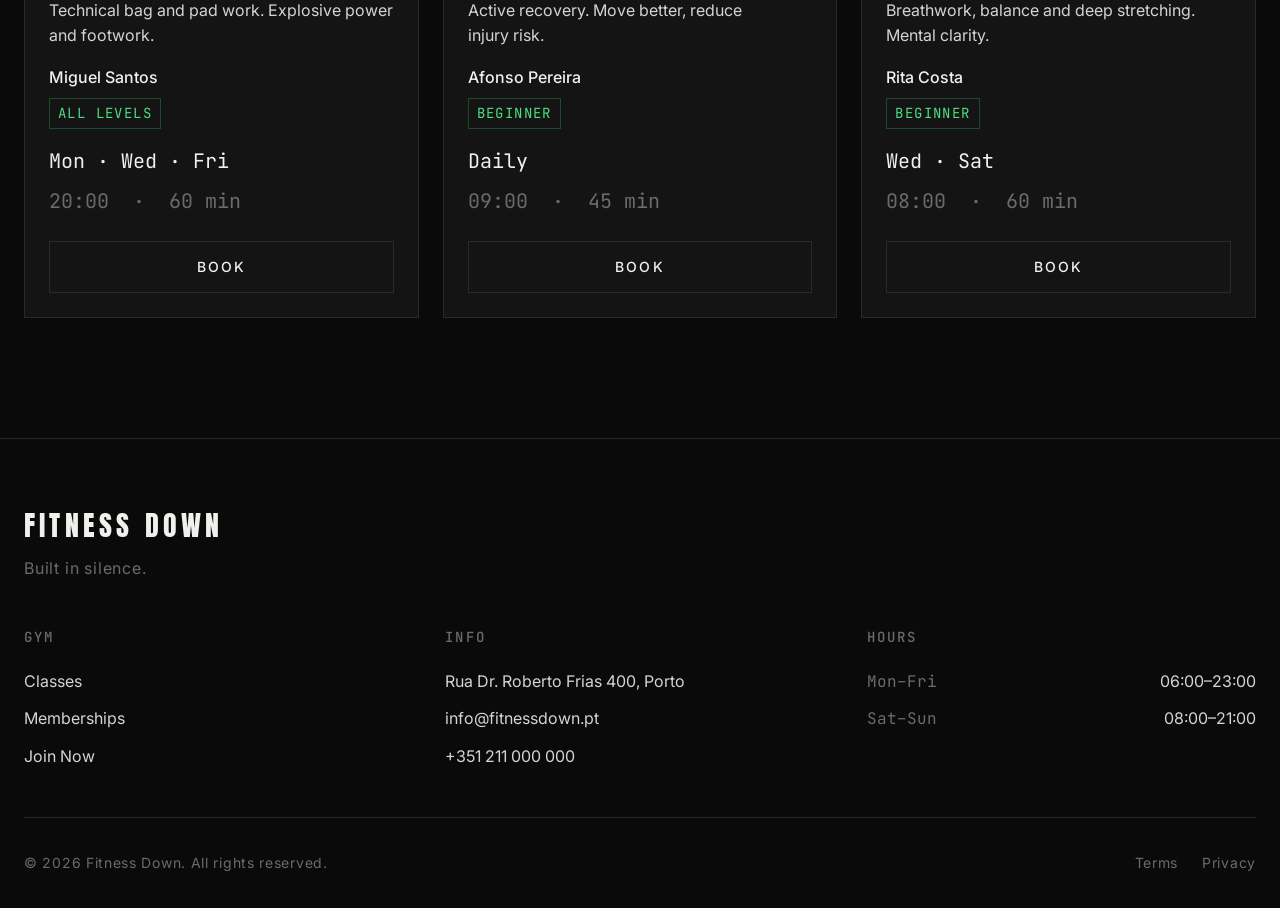
==== commit e0a62071: "final fixes and small responsive fix" ====
--- a/classes.html
+++ b/classes.html
@@ -4,8 +4,8 @@
 <head>
     <meta charset="UTF-8">
     <meta name="viewport" content="width=device-width, initial-scale=1.0">
-    <meta name="description" content="Fitness Up — Classes. Choose your discipline.">
-    <title>Classes — Fitness Up</title>
+    <meta name="description" content="Fitness Down — Classes. Choose your discipline.">
+    <title>Classes — Fitness Down</title>
     <link rel="preconnect" href="https://fonts.googleapis.com">
     <link rel="preconnect" href="https://fonts.gstatic.com" crossorigin>
     <link rel="stylesheet"
@@ -17,9 +17,12 @@
 
     <header class="site-header">
         <div class="site-header__inner">
-            <a href="index.html" class="brand" aria-label="Fitness Up — home">
+            <a href="index.html" class="brand" aria-label="Fitness Down — home">
                 <span class="brand__mark">FITNESS DOWN</span>
             </a>
+            <input type="checkbox" id="hamburger" class="hamburger__toggle">
+            <label for="hamburger" class="hamburger__btn"></label>
+
             <nav class="primary-nav" aria-label="Primary">
                 <ul class="primary-nav__list">
                     <li><a href="classes.html" class="primary-nav__link" aria-current="page">Classes</a></li>
@@ -228,7 +231,7 @@
             </nav>
 
             <div class="site-footer__base">
-                <p class="site-footer__copy">© 2026 Fitness Up. All rights reserved.</p>
+                <p class="site-footer__copy">© 2026 Fitness Down. All rights reserved.</p>
                 <ul class="site-footer__legal">
                     <li><a href="#">Terms</a></li>
                     <li><a href="#">Privacy</a></li>
